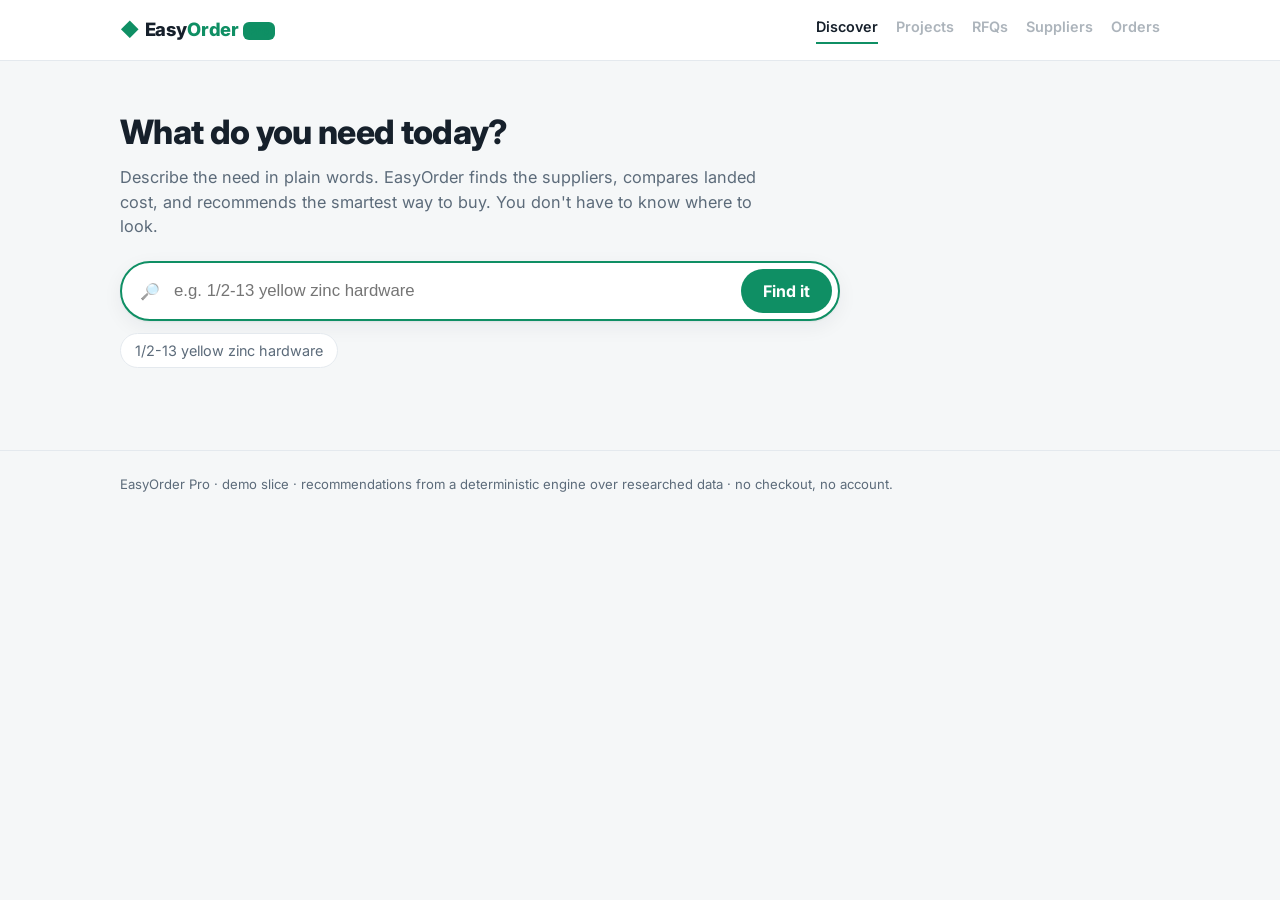
==== pro/index.html @ fe175698 "Add EasyOrder Pro UI: command bar, strategy cards, See Breakdown Co-Authored-By: Claude Opus 4.8 <no" ====
<!DOCTYPE html>
<html lang="en">
<head>
  <meta charset="UTF-8" />
  <meta name="viewport" content="width=device-width, initial-scale=1.0" />
  <title>EasyOrder Pro - procurement workspace</title>
  <meta name="description" content="Tell EasyOrder what you need. It discovers suppliers, compares landed cost, and recommends the smartest way to procure it." />
  <meta name="theme-color" content="#0f8f64" />
  <link rel="icon" href="data:image/svg+xml,<svg xmlns='http://www.w3.org/2000/svg' viewBox='0 0 24 24'><rect width='24' height='24' rx='6' fill='%230f8f64'/><path fill='%23fff' d='M6 12l3.5 3.5L18 7l-1.5-1.5L9.5 12.5 7.5 10.5z'/></svg>" type="image/svg+xml" />
  <link href="https://fonts.googleapis.com/css2?family=Inter:wght@400;500;600;700;800&display=swap" rel="stylesheet" />
  <link rel="stylesheet" href="pro.css?v=2" />
</head>
<body>
  <header class="topbar">
    <div class="wrap topbar-inner">
      <a class="brand" href="#top">
        <span class="brand-mark" aria-hidden="true">◆</span>
        Easy<span>Order</span> <span class="brand-tag">Pro</span>
      </a>
      <nav class="topnav" aria-label="Workspace">
        <span class="nav-item active">Discover</span>
        <span class="nav-item muted" title="Coming soon">Projects</span>
        <span class="nav-item muted" title="Coming soon">RFQs</span>
        <span class="nav-item muted" title="Coming soon">Suppliers</span>
        <span class="nav-item muted" title="Coming soon">Orders</span>
      </nav>
    </div>
  </header>

  <main id="top">
    <section class="hero">
      <div class="wrap">
        <h1 class="hero-title">What do you need today?</h1>
        <p class="hero-sub">Describe the need in plain words. EasyOrder finds the suppliers, compares landed cost, and recommends the smartest way to buy. You don't have to know where to look.</p>
        <form class="cbar" id="cbar" autocomplete="off">
          <span class="cbar-ico" aria-hidden="true">🔎</span>
          <input id="cbarInput" class="cbar-input" type="text"
                 placeholder="e.g. 1/2-13 yellow zinc hardware" aria-label="What do you need?" />
          <button class="cbar-go" type="submit">Find it</button>
        </form>
        <div class="chips" id="chips">
          <button class="chip" data-q="1/2-13 yellow zinc hardware">1/2-13 yellow zinc hardware</button>
        </div>
      </div>
    </section>

    <section class="wrap results-wrap">
      <div id="routeline" class="routeline" hidden></div>
      <div id="results" class="results"></div>
    </section>
  </main>

  <!-- See Breakdown drawer -->
  <div class="modal-backdrop" id="bkBackdrop" hidden></div>
  <aside class="breakdown" id="breakdown" role="dialog" aria-modal="true" aria-labelledby="bkTitle" hidden>
    <div class="bk-head">
      <h2 id="bkTitle">Breakdown</h2>
      <button class="icon-btn" id="bkClose" aria-label="Close breakdown">✕</button>
    </div>
    <div class="bk-body" id="bkBody"></div>
  </aside>

  <footer class="foot"><div class="wrap">EasyOrder Pro · demo slice · recommendations from a deterministic engine over researched data · no checkout, no account.</div></footer>

  <script type="module" src="pro.js?v=1"></script>
</body>
</html>
---- pro/pro.css ----
/* EasyOrder Pro - workspace UI. Clean, professional, business-tool feel.
   Palette shares the EasyOrder green family; own layout (does not touch the storefront). */
:root {
  --green: #0f8f64; --green-d: #0a6f4d; --ink: #16202b; --muted: #5c6b7a;
  --line: #e4e9ee; --bg: #f5f7f8; --card: #ffffff;
  --good: #0f8f64; --good-bg: #e7f5ef; --warn: #b5730d; --warn-bg: #fbf1df;
  --bad: #b23b3b; --bad-bg: #fbeaea; --info: #2f6db3; --info-bg: #e8f0fa;
  --shadow: 0 1px 2px rgba(16,32,43,.06), 0 6px 20px rgba(16,32,43,.06);
  --radius: 14px;
}
* { box-sizing: border-box; }
/* the hidden attribute must win over class-level display (e.g. .breakdown display:flex) */
[hidden] { display: none !important; }
body { margin: 0; background: var(--bg); color: var(--ink);
  font-family: Inter, system-ui, -apple-system, Segoe UI, Roboto, sans-serif; line-height: 1.5; }
.wrap { max-width: 1080px; margin: 0 auto; padding: 0 20px; }
button { font-family: inherit; cursor: pointer; }

/* topbar */
.topbar { background: var(--card); border-bottom: 1px solid var(--line); position: sticky; top: 0; z-index: 20; }
.topbar-inner { display: flex; align-items: center; justify-content: space-between; height: 60px; }
.brand { font-weight: 800; font-size: 1.15rem; text-decoration: none; color: var(--ink); letter-spacing: -.01em; }
.brand span { color: var(--green); }
.brand-mark { color: var(--green); margin-right: 2px; }
.brand-tag { font-size: .7rem; background: var(--green); color: #fff; padding: 2px 6px; border-radius: 6px; vertical-align: middle; letter-spacing: .03em; }
.topnav { display: flex; gap: 18px; }
.nav-item { font-size: .9rem; font-weight: 600; color: var(--muted); }
.nav-item.active { color: var(--ink); border-bottom: 2px solid var(--green); padding-bottom: 4px; }
.nav-item.muted { opacity: .5; cursor: default; }

/* hero + command bar */
.hero { padding: 46px 0 22px; }
.hero-title { font-size: 2.1rem; font-weight: 800; letter-spacing: -.02em; margin: 0 0 8px; }
.hero-sub { color: var(--muted); max-width: 660px; margin: 0 0 22px; font-size: 1.02rem; }
.cbar { display: flex; align-items: center; gap: 8px; background: var(--card); border: 2px solid var(--green);
  border-radius: 999px; padding: 6px 6px 6px 18px; box-shadow: var(--shadow); max-width: 720px; }
.cbar-ico { opacity: .6; }
.cbar-input { flex: 1; border: 0; outline: 0; font-size: 1.05rem; padding: 12px 6px; background: transparent; color: var(--ink); }
.cbar-go { background: var(--green); color: #fff; border: 0; border-radius: 999px; padding: 12px 22px; font-weight: 700; font-size: 1rem; }
.cbar-go:hover { background: var(--green-d); }
.chips { margin-top: 12px; display: flex; gap: 8px; flex-wrap: wrap; }
.chip { background: var(--card); border: 1px solid var(--line); border-radius: 999px; padding: 8px 14px; font-size: .9rem; color: var(--muted); }
.chip:hover { border-color: var(--green); color: var(--ink); }

/* route line */
.results-wrap { padding-bottom: 60px; }
.routeline { background: var(--card); border: 1px solid var(--line); border-radius: 12px; padding: 12px 16px; margin-bottom: 18px; font-size: .92rem; color: var(--muted); }
.routeline b { color: var(--ink); }
.routeline .rl-row { display: flex; gap: 8px; align-items: baseline; }
.routeline .rl-row + .rl-row { margin-top: 4px; }
.rl-badge { font-size: .72rem; font-weight: 700; text-transform: uppercase; letter-spacing: .04em; color: var(--green); background: var(--good-bg); padding: 2px 7px; border-radius: 5px; white-space: nowrap; }

/* strategy cards */
.results { display: grid; grid-template-columns: repeat(auto-fill, minmax(300px, 1fr)); gap: 16px; }
.card { background: var(--card); border: 1px solid var(--line); border-radius: var(--radius); padding: 18px; box-shadow: var(--shadow); display: flex; flex-direction: column; min-height: 190px; }
.card.future { opacity: .72; border-style: dashed; box-shadow: none; }
.card-top { display: flex; align-items: center; justify-content: space-between; margin-bottom: 4px; }
.card-title { font-size: .78rem; font-weight: 700; text-transform: uppercase; letter-spacing: .05em; color: var(--muted); display: flex; align-items: center; gap: 6px; }
.card-supplier { font-size: 1.18rem; font-weight: 700; letter-spacing: -.01em; margin: 2px 0 2px; }
.card-landed { font-size: 1.5rem; font-weight: 800; letter-spacing: -.02em; color: var(--ink); }
.card-landed .plus { font-size: .8rem; font-weight: 700; color: var(--warn); }
.card-reason { color: var(--muted); font-size: .92rem; margin: 8px 0 0; flex: 1; }
.card-foot { display: flex; align-items: center; justify-content: space-between; gap: 8px; margin-top: 14px; }
.cta { background: var(--ink); color: #fff; border: 0; border-radius: 9px; padding: 10px 14px; font-weight: 650; font-size: .9rem; }
.cta:hover { background: #000; }
.cta.ghost { background: transparent; color: var(--green); border: 1px solid var(--line); }
.seebk { background: none; border: 0; color: var(--green); font-weight: 650; font-size: .9rem; text-decoration: underline; }
.future-note { color: var(--muted); font-size: .92rem; margin-top: 8px; }

/* badges */
.badge { font-size: .72rem; font-weight: 700; padding: 3px 9px; border-radius: 999px; white-space: nowrap; }
.badge.good { color: var(--good); background: var(--good-bg); }
.badge.warn { color: var(--warn); background: var(--warn-bg); }
.badge.bad  { color: var(--bad);  background: var(--bad-bg); }
.badge.info { color: var(--info); background: var(--info-bg); }

/* breakdown drawer */
.modal-backdrop { position: fixed; inset: 0; background: rgba(16,32,43,.45); z-index: 40; }
.breakdown { position: fixed; top: 0; right: 0; height: 100vh; width: min(720px, 96vw); background: var(--bg); z-index: 50; box-shadow: -8px 0 30px rgba(0,0,0,.18); display: flex; flex-direction: column; }
.bk-head { display: flex; align-items: center; justify-content: space-between; padding: 18px 22px; background: var(--card); border-bottom: 1px solid var(--line); }
.bk-head h2 { margin: 0; font-size: 1.2rem; }
.icon-btn { background: none; border: 0; font-size: 1.1rem; color: var(--muted); padding: 6px; }
.bk-body { padding: 22px; overflow-y: auto; }
.bk-sec { margin-bottom: 22px; }
.bk-sec h3 { font-size: .8rem; text-transform: uppercase; letter-spacing: .05em; color: var(--muted); margin: 0 0 10px; }
.win { background: var(--good-bg); border: 1px solid #cfe9dd; border-radius: 12px; padding: 14px 16px; }
.win .win-name { font-weight: 700; font-size: 1.05rem; }
.win .win-reason { color: var(--ink); margin-top: 4px; font-size: .95rem; }
.lose { display: flex; justify-content: space-between; gap: 12px; padding: 10px 0; border-bottom: 1px solid var(--line); font-size: .92rem; }
.lose:last-child { border-bottom: 0; }
.lose .ln { font-weight: 600; }
.lose .lr { color: var(--muted); text-align: right; }

/* comparison table */
.cmp { width: 100%; border-collapse: collapse; font-size: .86rem; background: var(--card); border: 1px solid var(--line); border-radius: 10px; overflow: hidden; }
.cmp th, .cmp td { text-align: left; padding: 9px 10px; border-bottom: 1px solid var(--line); vertical-align: top; }
.cmp th { background: #fafbfc; font-size: .72rem; text-transform: uppercase; letter-spacing: .03em; color: var(--muted); }
.cmp tr:last-child td { border-bottom: 0; }
.cmp .num { font-variant-numeric: tabular-nums; white-space: nowrap; }
.cmp tr.dim { opacity: .55; }
.cmp .flags { color: var(--muted); font-size: .8rem; }
.cmp .winrow { background: var(--good-bg); }
.tbl-scroll { overflow-x: auto; }

.empty { color: var(--muted); background: var(--card); border: 1px dashed var(--line); border-radius: 12px; padding: 28px; text-align: center; }
.sr-only { position: absolute; width: 1px; height: 1px; padding: 0; margin: -1px; overflow: hidden; clip: rect(0,0,0,0); border: 0; }
.foot { color: var(--muted); font-size: .82rem; padding: 24px 0 40px; border-top: 1px solid var(--line); }
@media (max-width: 560px) { .hero-title { font-size: 1.7rem; } .topnav { display: none; } }
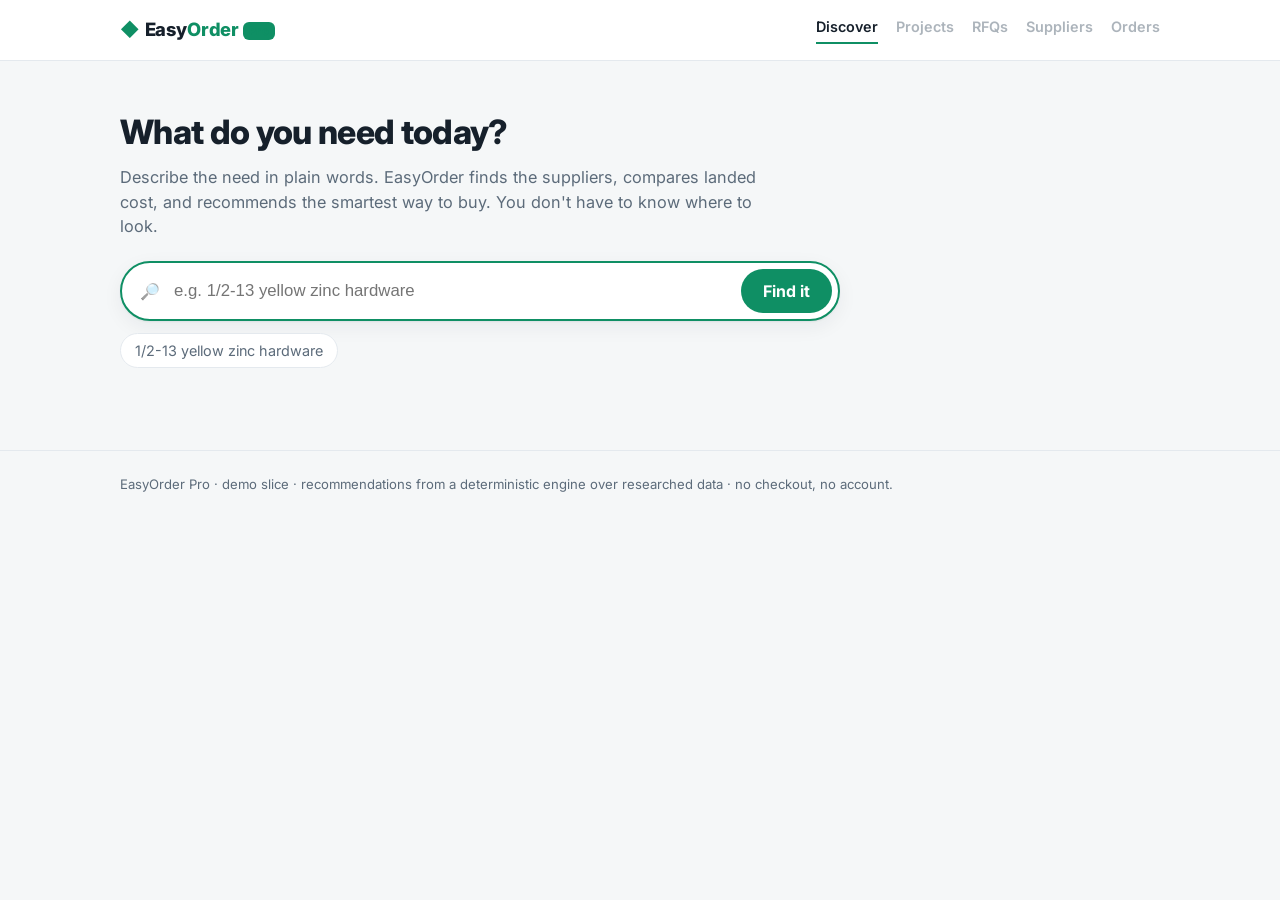
==== commit 6bebee6b: "Add editable material list with live re-run; enforce order minimums in axes Co-Authored-By: Claude O" ====
--- a/pro/index.html
+++ b/pro/index.html
@@ -8,7 +8,7 @@
   <meta name="theme-color" content="#0f8f64" />
   <link rel="icon" href="data:image/svg+xml,<svg xmlns='http://www.w3.org/2000/svg' viewBox='0 0 24 24'><rect width='24' height='24' rx='6' fill='%230f8f64'/><path fill='%23fff' d='M6 12l3.5 3.5L18 7l-1.5-1.5L9.5 12.5 7.5 10.5z'/></svg>" type="image/svg+xml" />
   <link href="https://fonts.googleapis.com/css2?family=Inter:wght@400;500;600;700;800&display=swap" rel="stylesheet" />
-  <link rel="stylesheet" href="pro.css?v=2" />
+  <link rel="stylesheet" href="pro.css?v=3" />
 </head>
 <body>
   <header class="topbar">
@@ -46,6 +46,19 @@
 
     <section class="wrap results-wrap">
       <div id="routeline" class="routeline" hidden></div>
+
+      <section id="listSection" class="listpanel" hidden>
+        <div class="listhead">
+          <h2 class="lh-title">Your material list</h2>
+          <div class="lh-actions">
+            <button class="btn-sm" id="addRow">+ Add item</button>
+            <button class="btn-sm ghost" id="resetList">Reset to sample</button>
+          </div>
+        </div>
+        <div class="tbl-scroll"><table class="mattbl" id="mattbl"></table></div>
+        <p class="list-hint">Edit anything above and the recommendations update automatically. Your list is saved on this device.</p>
+      </section>
+
       <div id="results" class="results"></div>
     </section>
   </main>
@@ -62,6 +75,6 @@
 
   <footer class="foot"><div class="wrap">EasyOrder Pro · demo slice · recommendations from a deterministic engine over researched data · no checkout, no account.</div></footer>
 
-  <script type="module" src="pro.js?v=1"></script>
+  <script type="module" src="pro.js?v=2"></script>
 </body>
 </html>
--- a/pro/pro.css
+++ b/pro/pro.css
@@ -49,6 +49,29 @@
 .routeline .rl-row { display: flex; gap: 8px; align-items: baseline; }
 .routeline .rl-row + .rl-row { margin-top: 4px; }
 .rl-badge { font-size: .72rem; font-weight: 700; text-transform: uppercase; letter-spacing: .04em; color: var(--green); background: var(--good-bg); padding: 2px 7px; border-radius: 5px; white-space: nowrap; }
+
+/* material list panel */
+.listpanel { background: var(--card); border: 1px solid var(--line); border-radius: var(--radius); padding: 16px 18px; margin-bottom: 18px; box-shadow: var(--shadow); }
+.listhead { display: flex; align-items: center; justify-content: space-between; margin-bottom: 12px; }
+.lh-title { font-size: 1.05rem; margin: 0; }
+.lh-actions { display: flex; gap: 8px; }
+.btn-sm { background: var(--green); color: #fff; border: 0; border-radius: 8px; padding: 8px 12px; font-weight: 650; font-size: .85rem; }
+.btn-sm:hover { background: var(--green-d); }
+.btn-sm.ghost { background: transparent; color: var(--muted); border: 1px solid var(--line); }
+.btn-sm.ghost:hover { color: var(--ink); border-color: var(--muted); }
+.mattbl { width: 100%; border-collapse: collapse; font-size: .86rem; min-width: 860px; }
+.mattbl th { text-align: left; font-size: .68rem; text-transform: uppercase; letter-spacing: .03em; color: var(--muted); padding: 4px 6px; font-weight: 700; }
+.mattbl td { padding: 3px 6px; }
+.mattbl input, .mattbl select { width: 100%; border: 1px solid var(--line); border-radius: 7px; padding: 7px 8px; font: inherit; font-size: .86rem; color: var(--ink); background: #fff; }
+.mattbl input:focus, .mattbl select:focus { outline: 2px solid var(--green); outline-offset: -1px; border-color: var(--green); }
+.mattbl input.w-qty { width: 62px; } .mattbl input.w-unit { width: 84px; }
+.rowdel { background: none; border: 1px solid var(--line); border-radius: 7px; color: var(--muted); width: 30px; height: 32px; font-size: .9rem; }
+.rowdel:hover { color: var(--bad); border-color: var(--bad); }
+.list-hint { color: var(--muted); font-size: .82rem; margin: 10px 2px 0; }
+
+/* coverage banner */
+.cov-banner { grid-column: 1 / -1; background: var(--info-bg); border: 1px solid #cfe0f3; color: var(--ink); border-radius: 12px; padding: 12px 16px; font-size: .92rem; }
+.cov-banner .cov-sub { color: var(--muted); display: block; margin-top: 2px; font-size: .85rem; }
 
 /* strategy cards */
 .results { display: grid; grid-template-columns: repeat(auto-fill, minmax(300px, 1fr)); gap: 16px; }
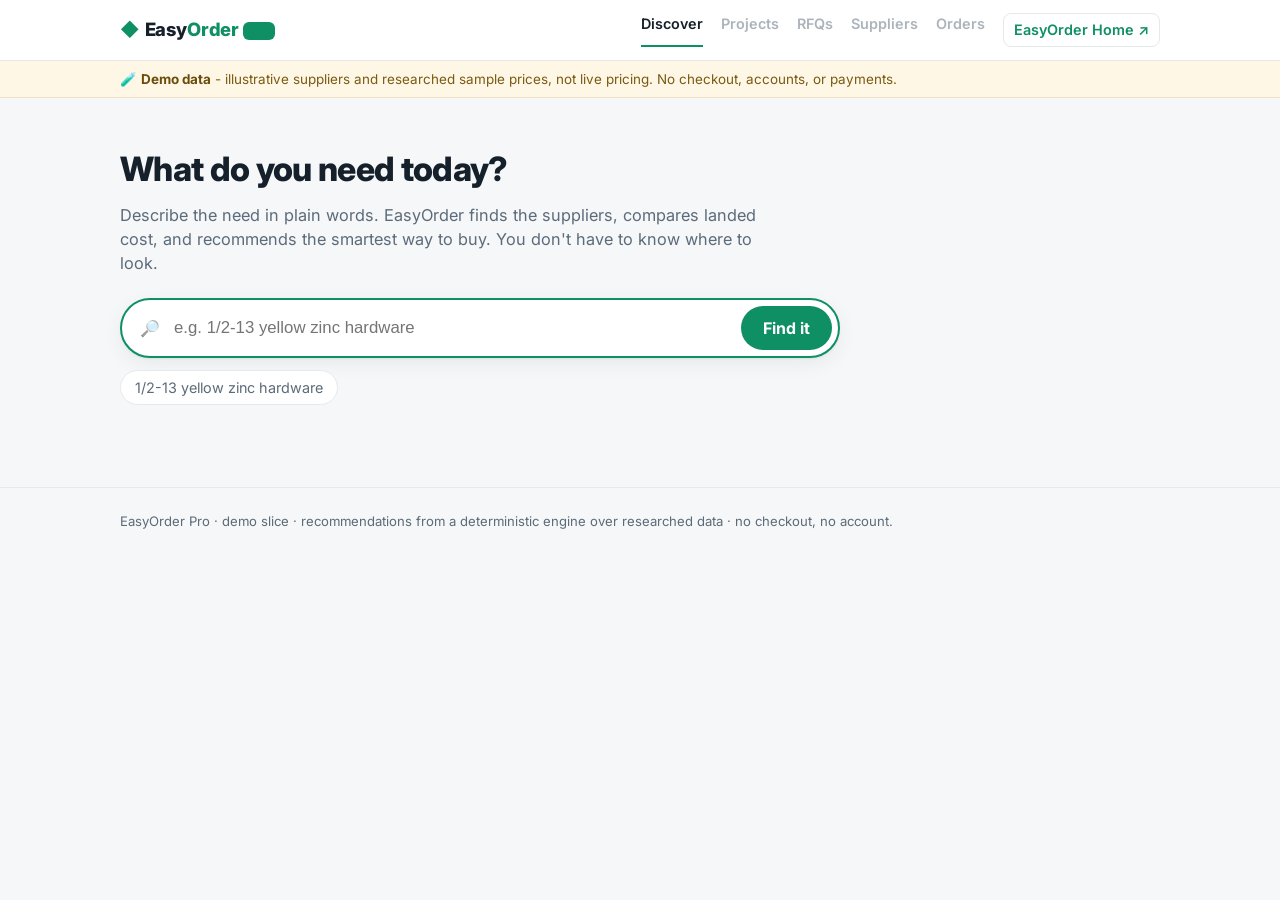
==== commit 698e9213: "Polish workspace demo for review Co-Authored-By: Claude Opus 4.8 <noreply@anthropic.com>" ====
--- a/pro/index.html
+++ b/pro/index.html
@@ -8,7 +8,7 @@
   <meta name="theme-color" content="#0f8f64" />
   <link rel="icon" href="data:image/svg+xml,<svg xmlns='http://www.w3.org/2000/svg' viewBox='0 0 24 24'><rect width='24' height='24' rx='6' fill='%230f8f64'/><path fill='%23fff' d='M6 12l3.5 3.5L18 7l-1.5-1.5L9.5 12.5 7.5 10.5z'/></svg>" type="image/svg+xml" />
   <link href="https://fonts.googleapis.com/css2?family=Inter:wght@400;500;600;700;800&display=swap" rel="stylesheet" />
-  <link rel="stylesheet" href="pro.css?v=3" />
+  <link rel="stylesheet" href="pro.css?v=4" />
 </head>
 <body>
   <header class="topbar">
@@ -23,9 +23,14 @@
         <span class="nav-item muted" title="Coming soon">RFQs</span>
         <span class="nav-item muted" title="Coming soon">Suppliers</span>
         <span class="nav-item muted" title="Coming soon">Orders</span>
+        <a class="nav-item homelink" href="../" title="Back to the EasyOrder consumer storefront">EasyOrder Home ↗</a>
       </nav>
     </div>
   </header>
+
+  <div class="demobar">
+    <div class="wrap">🧪 <b>Demo data</b> - illustrative suppliers and researched sample prices, not live pricing. No checkout, accounts, or payments.</div>
+  </div>
 
   <main id="top">
     <section class="hero">
--- a/pro/pro.css
+++ b/pro/pro.css
@@ -27,6 +27,13 @@
 .nav-item { font-size: .9rem; font-weight: 600; color: var(--muted); }
 .nav-item.active { color: var(--ink); border-bottom: 2px solid var(--green); padding-bottom: 4px; }
 .nav-item.muted { opacity: .5; cursor: default; }
+.nav-item.homelink { color: var(--green); text-decoration: none; border: 1px solid var(--line); padding: 5px 10px; border-radius: 8px; }
+.nav-item.homelink:hover { background: var(--good-bg); border-color: var(--green); }
+
+/* demo-data banner */
+.demobar { background: #fff7e6; border-bottom: 1px solid #f0e2c4; color: #7a5a12; font-size: .84rem; }
+.demobar .wrap { padding: 8px 20px; }
+.demobar b { color: #6a4d0a; }
 
 /* hero + command bar */
 .hero { padding: 46px 0 22px; }
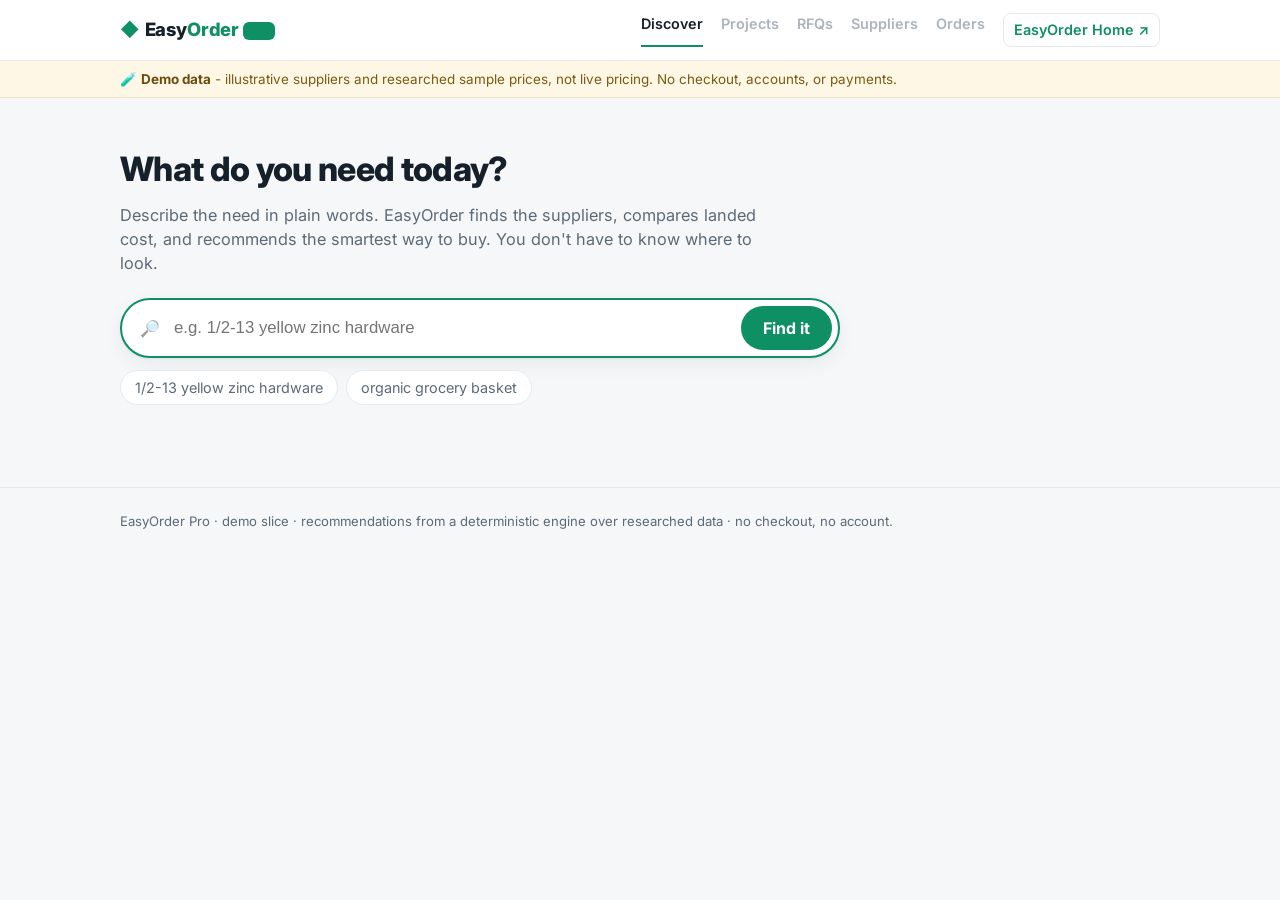
==== commit d10e131a: "Wire grocery scenario into /pro UI with scenario switching Co-Authored-By: Claude Opus 4.8 <noreply@" ====
--- a/pro/index.html
+++ b/pro/index.html
@@ -8,7 +8,7 @@
   <meta name="theme-color" content="#0f8f64" />
   <link rel="icon" href="data:image/svg+xml,<svg xmlns='http://www.w3.org/2000/svg' viewBox='0 0 24 24'><rect width='24' height='24' rx='6' fill='%230f8f64'/><path fill='%23fff' d='M6 12l3.5 3.5L18 7l-1.5-1.5L9.5 12.5 7.5 10.5z'/></svg>" type="image/svg+xml" />
   <link href="https://fonts.googleapis.com/css2?family=Inter:wght@400;500;600;700;800&display=swap" rel="stylesheet" />
-  <link rel="stylesheet" href="pro.css?v=4" />
+  <link rel="stylesheet" href="pro.css?v=5" />
 </head>
 <body>
   <header class="topbar">
@@ -45,6 +45,7 @@
         </form>
         <div class="chips" id="chips">
           <button class="chip" data-q="1/2-13 yellow zinc hardware">1/2-13 yellow zinc hardware</button>
+          <button class="chip" data-q="organic grocery basket">organic grocery basket</button>
         </div>
       </div>
     </section>
@@ -80,6 +81,6 @@
 
   <footer class="foot"><div class="wrap">EasyOrder Pro · demo slice · recommendations from a deterministic engine over researched data · no checkout, no account.</div></footer>
 
-  <script type="module" src="pro.js?v=2"></script>
+  <script type="module" src="pro.js?v=3"></script>
 </body>
 </html>
--- a/pro/pro.css
+++ b/pro/pro.css
@@ -76,6 +76,9 @@
 .rowdel:hover { color: var(--bad); border-color: var(--bad); }
 .list-hint { color: var(--muted); font-size: .82rem; margin: 10px 2px 0; }
 
+/* price-confidence note on a strategy card */
+.price-note { font-size: .78rem; color: #7a5a12; background: #fff7e6; border: 1px solid #f0e2c4; border-radius: 7px; padding: 3px 8px; margin: 4px 0 2px; display: inline-block; }
+
 /* coverage banner */
 .cov-banner { grid-column: 1 / -1; background: var(--info-bg); border: 1px solid #cfe0f3; color: var(--ink); border-radius: 12px; padding: 12px 16px; font-size: .92rem; }
 .cov-banner .cov-sub { color: var(--muted); display: block; margin-top: 2px; font-size: .85rem; }
